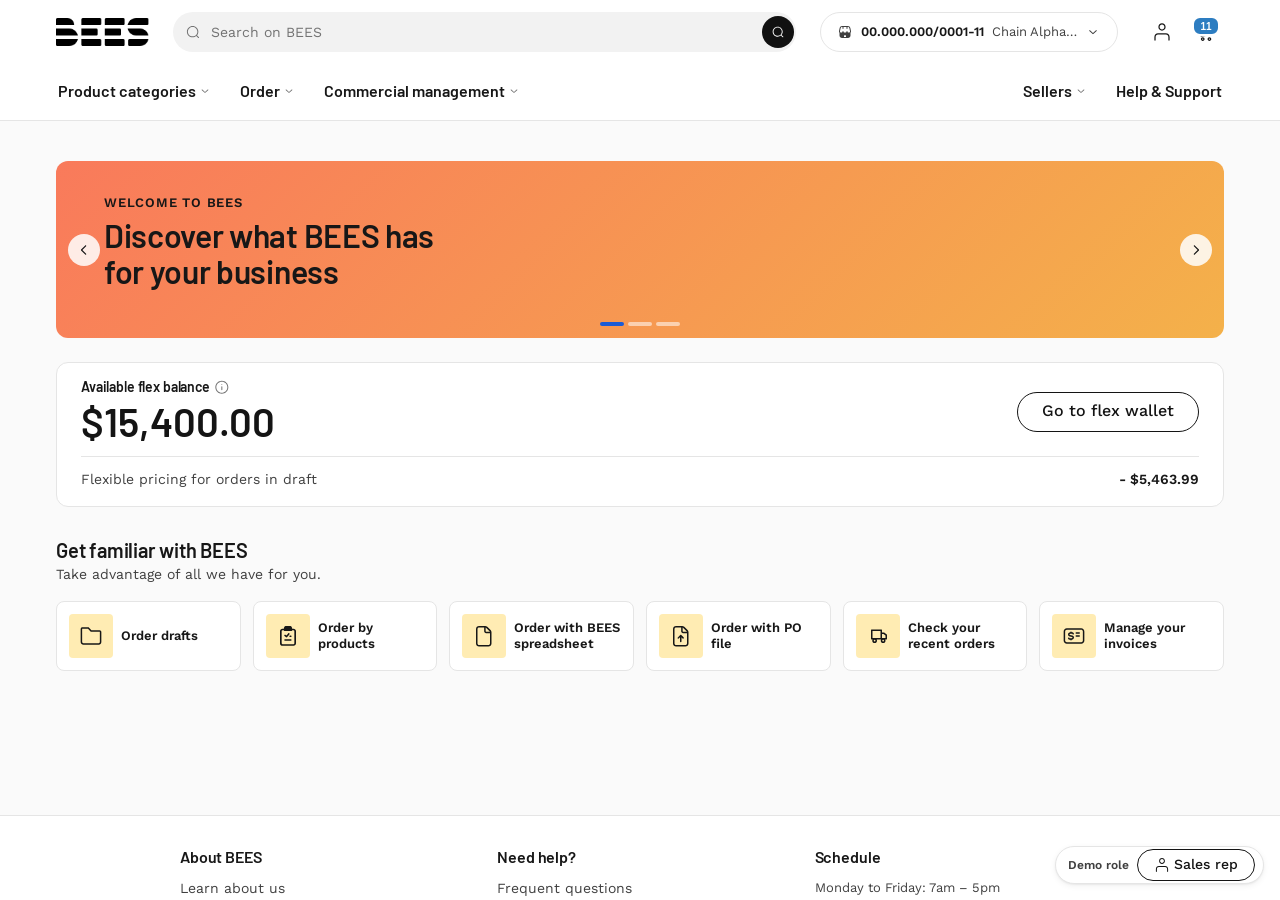
==== index.html @ 47cfec16 "Initial GitHub Pages prototype" ====
<!doctype html>
<html lang="en">
<head>
  <meta charset="utf-8" />
  <meta name="viewport" content="width=device-width,initial-scale=1" />
  <meta http-equiv="refresh" content="0; url=./flex-discounts-review/" />
  <title>Flex Full Flow Review</title>
  <style>
    body {
      margin: 0;
      min-height: 100vh;
      display: grid;
      place-items: center;
      font-family: system-ui, -apple-system, BlinkMacSystemFont, "Segoe UI", sans-serif;
      color: #1f1f1f;
      background: #f7f7f7;
    }
    a { color: #0f62fe; }
  </style>
</head>
<body>
  <main>
    <p>Opening <a href="./flex-discounts-review/">Flex Full Flow Review</a>...</p>
  </main>
</body>
</html>
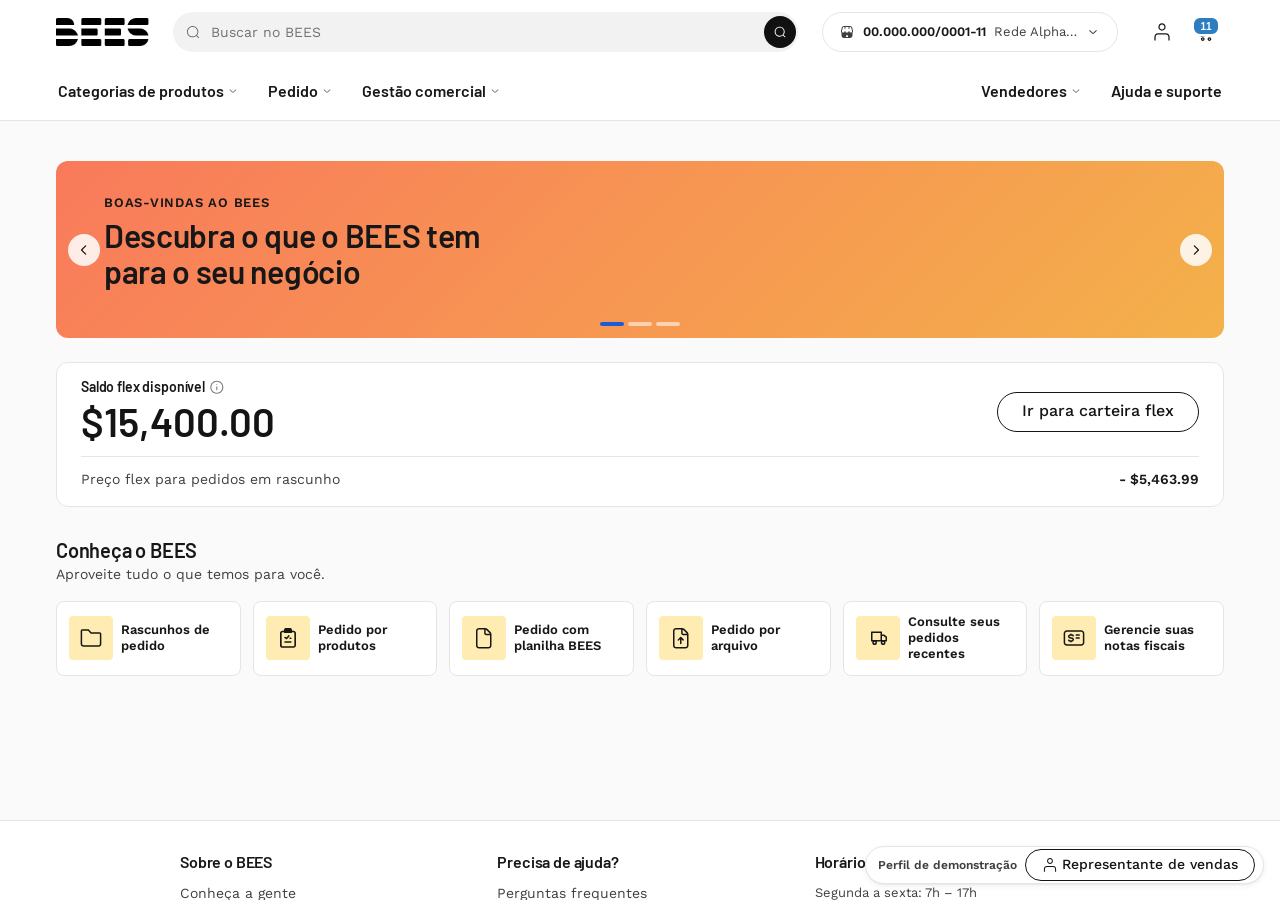
==== commit 9b25d7b8: "Publish Portuguese Flex Discounts prototype" ====
--- a/index.html
+++ b/index.html
@@ -1,10 +1,10 @@
 <!doctype html>
-<html lang="en">
+<html lang="pt-BR">
 <head>
   <meta charset="utf-8" />
   <meta name="viewport" content="width=device-width,initial-scale=1" />
-  <meta http-equiv="refresh" content="0; url=./flex-discounts-review/" />
-  <title>Flex Full Flow Review</title>
+  <meta http-equiv="refresh" content="0; url=./flex-discounts-review-pt/" />
+  <title>Revisao do fluxo completo de Flex</title>
   <style>
     body {
       margin: 0;
@@ -20,7 +20,7 @@
 </head>
 <body>
   <main>
-    <p>Opening <a href="./flex-discounts-review/">Flex Full Flow Review</a>...</p>
+    <p>Abrindo <a href="./flex-discounts-review-pt/">Revisao do fluxo completo de Flex</a>...</p>
   </main>
 </body>
 </html>
